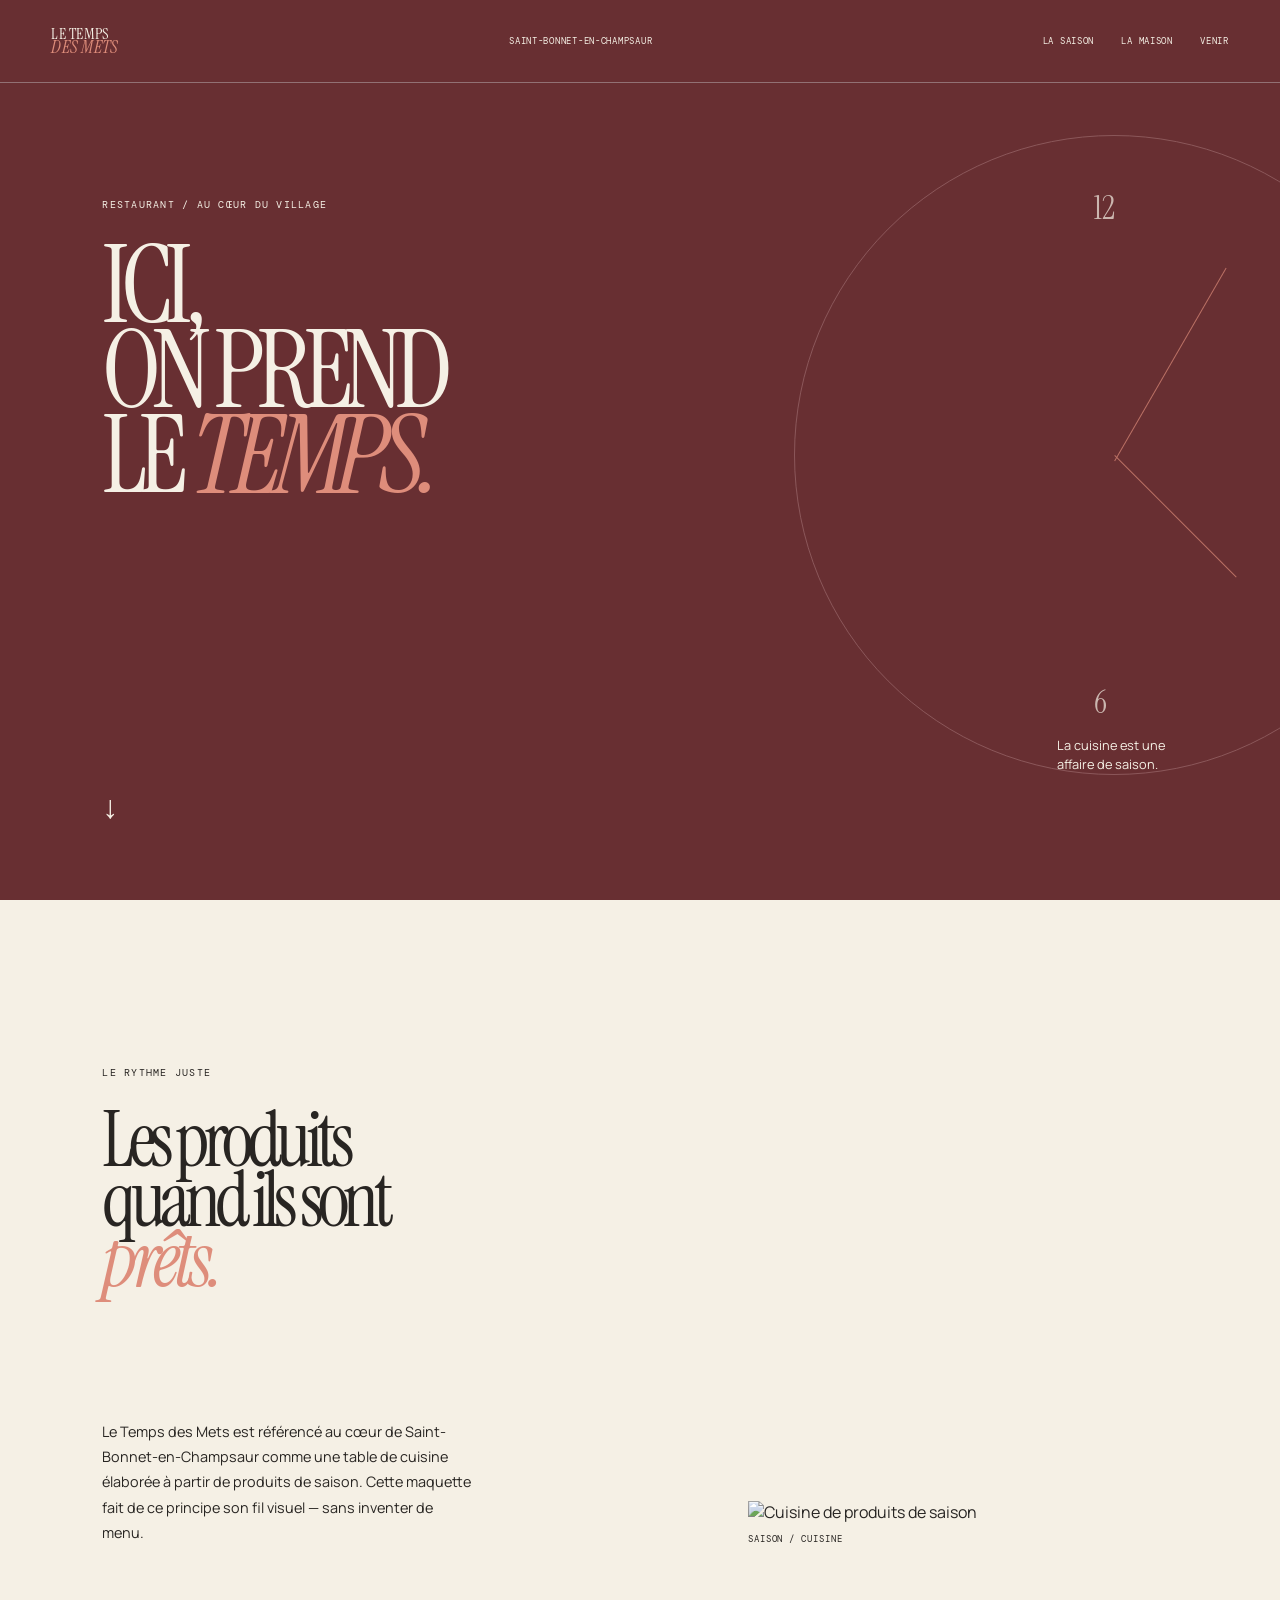
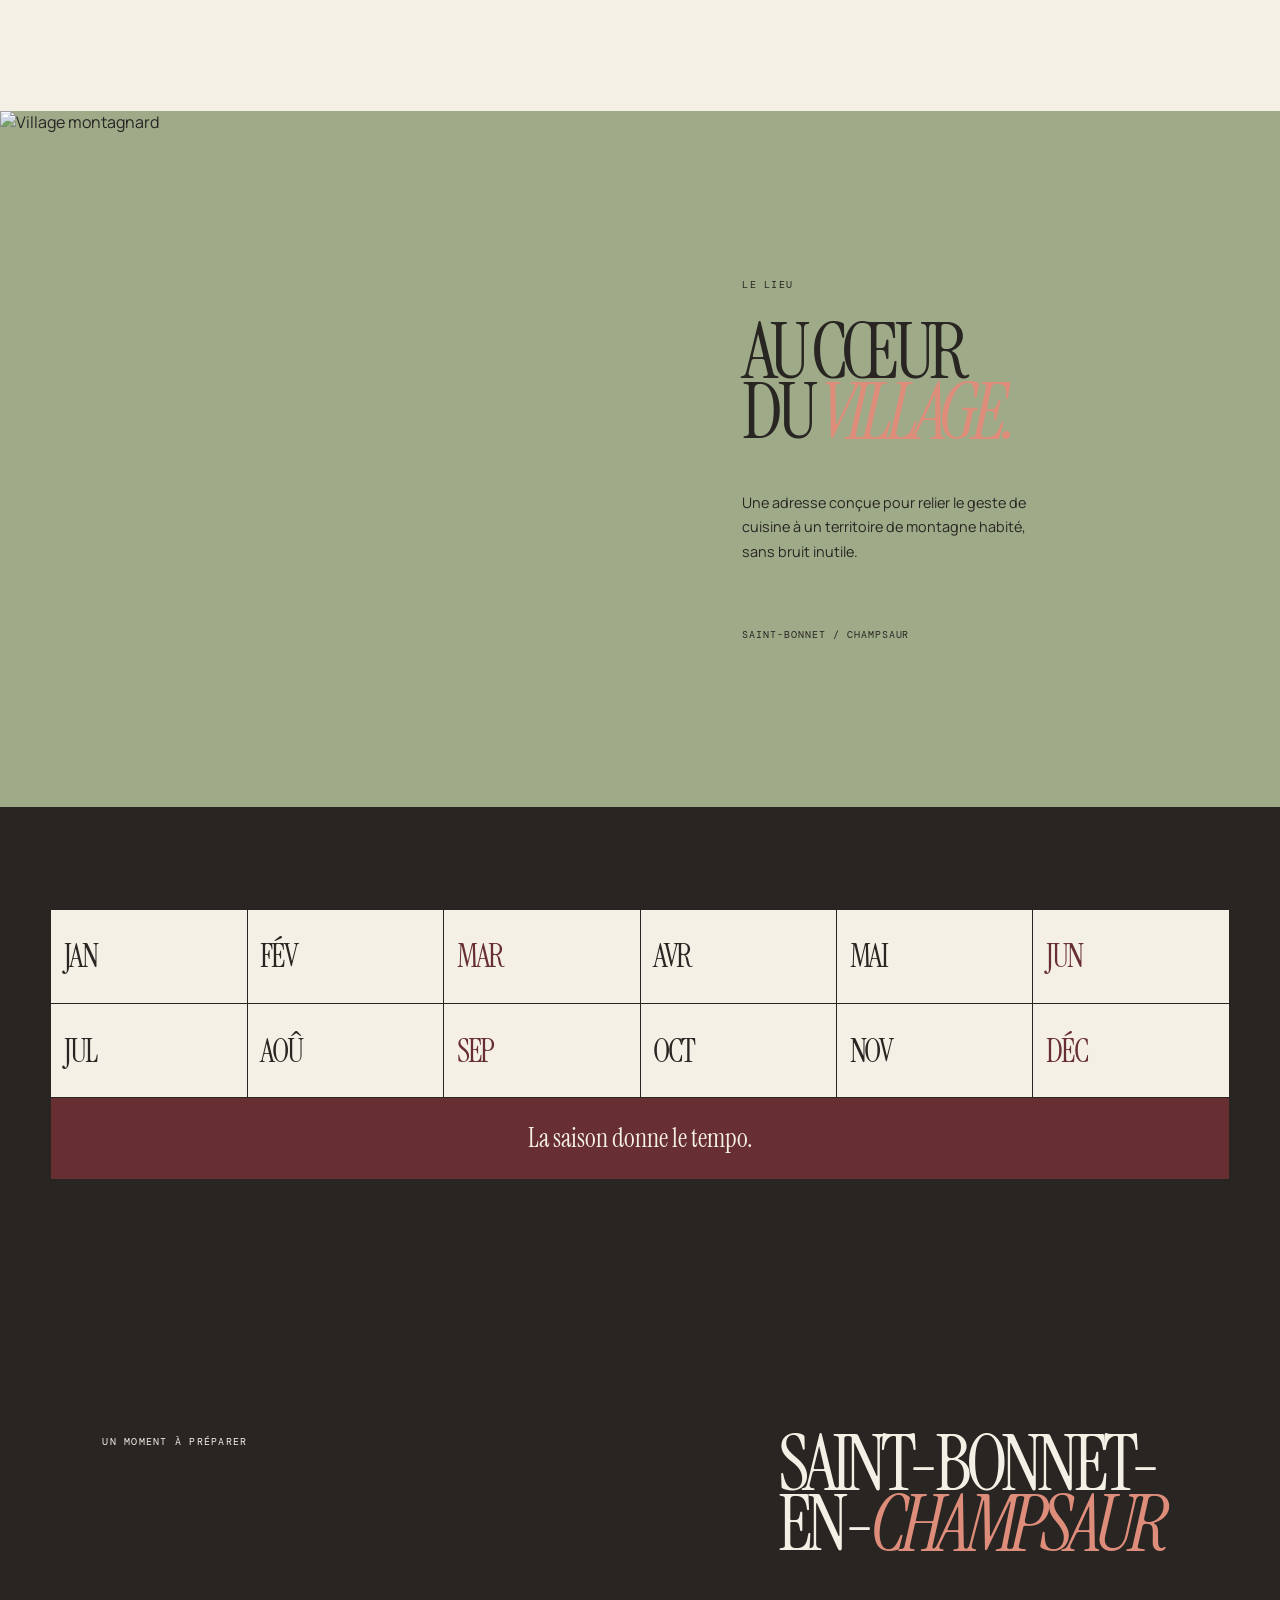
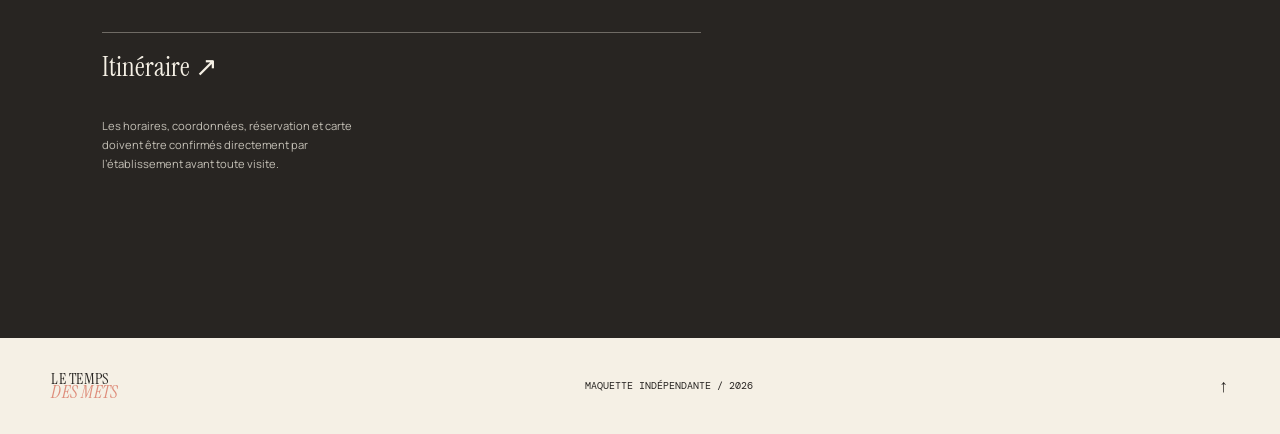
==== index.html @ c5e604fd "feat: publish Le Temps des Mets independent showcase" ====
<!doctype html><html lang="fr"><head><meta charset="utf-8"><meta name="viewport" content="width=device-width,initial-scale=1"><meta name="description" content="Maquette indépendante pour Le Temps des Mets, Saint-Bonnet-en-Champsaur."><title>Le Temps des Mets — Saint-Bonnet</title><link rel="preconnect" href="https://images.unsplash.com"><link rel="preconnect" href="https://fonts.googleapis.com"><link rel="preconnect" href="https://fonts.gstatic.com" crossorigin><link href="https://fonts.googleapis.com/css2?family=DM+Mono&family=Instrument+Serif:ital@0;1&family=Manrope:wght@400;500;700&display=swap" rel="stylesheet"><link rel="stylesheet" href="style.css"></head><body><header><a class="logo" href="#top">LE TEMPS<br><i>DES METS</i></a><p>SAINT-BONNET-EN-CHAMPSAUR</p><nav><a href="#saison">La saison</a><a href="#maison">La maison</a><a href="#contact">Venir</a></nav></header><main id="top"><section class="hero"><div class="clock" aria-hidden="true"><b>12</b><i></i><i></i><b>6</b></div><p class="over">RESTAURANT / AU CŒUR DU VILLAGE</p><h1>ICI,<br>ON PREND<br>LE <em>TEMPS.</em></h1><div class="hero-note">La cuisine est une<br>affaire de saison.</div><a href="#saison">↓</a></section><section id="saison" class="season"><div><p class="over">LE RYTHME JUSTE</p><h2>Les produits<br>quand ils sont<br><em>prêts.</em></h2></div><figure><img src="https://images.unsplash.com/photo-1547592180-85f173990554?auto=format&fit=crop&w=1500&q=85" alt="Cuisine de produits de saison" loading="lazy"><figcaption>Saison / cuisine</figcaption></figure><p>Le Temps des Mets est référencé au cœur de Saint-Bonnet-en-Champsaur comme une table de cuisine élaborée à partir de produits de saison. Cette maquette fait de ce principe son fil visuel — sans inventer de menu.</p></section><section id="maison" class="village"><figure><img src="https://images.unsplash.com/photo-1500534623283-312aade485b7?auto=format&fit=crop&w=1400&q=80" alt="Village montagnard" loading="lazy"></figure><div><p class="over">LE LIEU</p><h2>AU CŒUR<br>DU <em>VILLAGE.</em></h2><p>Une adresse conçue pour relier le geste de cuisine à un territoire de montagne habité, sans bruit inutile.</p><span>SAINT-BONNET / CHAMPSAUR</span></div></section><section class="calendar"><p>JAN</p><p>FÉV</p><p>MAR</p><p>AVR</p><p>MAI</p><p>JUN</p><p>JUL</p><p>AOÛ</p><p>SEP</p><p>OCT</p><p>NOV</p><p>DÉC</p><i>La saison donne le tempo.</i></section><section id="contact" class="contact"><p class="over">UN MOMENT À PRÉPARER</p><h2>SAINT-BONNET-<br>EN-<em>CHAMPSAUR</em></h2><div><a href="https://maps.google.com/?q=Le+Temps+des+Mets+Saint-Bonnet-en-Champsaur" target="_blank" rel="noopener">Itinéraire ↗</a><p>Les horaires, coordonnées, réservation et carte doivent être confirmés directement par l’établissement avant toute visite.</p></div></section></main><footer><a class="logo" href="#top">LE TEMPS<br><i>DES METS</i></a><p>MAQUETTE INDÉPENDANTE / 2026</p><a href="#top">↑</a></footer></body></html>
---- style.css ----
:root{--wine:#682f32;--cream:#f5f0e5;--sage:#9eaa88;--ink:#282522;--pink:#de8d7b}*{box-sizing:border-box}html{scroll-behavior:smooth}body{margin:0;background:var(--cream);color:var(--ink);font-family:Manrope,sans-serif;overflow-x:hidden}header{height:83px;width:100%;position:absolute;z-index:2;padding:0 4vw;display:flex;justify-content:space-between;align-items:center;color:var(--cream);border-bottom:1px solid #927174}.logo{font:500 1rem/.83 "Instrument Serif",serif;letter-spacing:.02em;color:inherit;text-decoration:none}.logo i{font-style:italic;color:var(--pink);font-size:1.15rem}header>p,nav a{font:.57rem "DM Mono",monospace;letter-spacing:.08em;text-transform:uppercase;color:inherit;text-decoration:none}nav{display:flex;gap:1.7rem}.hero{min-height:100vh;background:var(--wine);color:var(--cream);padding:22vh 8vw;position:relative;overflow:hidden}.over{font:.6rem "DM Mono",monospace;letter-spacing:.13em;text-transform:uppercase;margin:0 0 2rem}.hero h1,.season h2,.village h2,.contact h2{font:400 clamp(3.8rem,8.5vw,9.5rem)/.78 "Instrument Serif",serif;letter-spacing:-.075em;margin:0;position:relative;z-index:1}.hero h1 em,.season h2 em,.village h2 em,.contact h2 em{color:var(--pink)}.hero-note{position:absolute;right:9vw;bottom:14vh;line-height:1.5;font-size:.8rem}.hero>a{position:absolute;bottom:8vh;color:var(--cream);font:2rem "Instrument Serif",serif;text-decoration:none}.clock{position:absolute;width:50vw;aspect-ratio:1;right:-12vw;top:15vh;border:1px solid #9a696b;border-radius:50%;opacity:.7}.clock b{position:absolute;font:2rem "Instrument Serif",serif;left:47%}.clock b:first-child{top:8%}.clock b:last-child{bottom:8%}.clock i{position:absolute;width:1px;background:var(--pink);height:35%;left:50%;top:16%;transform-origin:bottom;transform:rotate(30deg)}.clock i:nth-child(3){height:27%;top:23%;transform:rotate(135deg)}.season{padding:13vw 8vw;display:grid;grid-template-columns:1.15fr .85fr;gap:5vw;align-items:end}.season h2{font-size:clamp(3.4rem,6vw,6.7rem)}.season figure{margin:0;grid-column:2;grid-row:1/3}.season img{width:100%;height:38vw;object-fit:cover;filter:saturate(.65)}figcaption{font:.58rem "DM Mono",monospace;letter-spacing:.1em;text-transform:uppercase;margin-top:.6rem}.season>p{font-size:.9rem;line-height:1.75;max-width:370px;margin:4rem 0 0}.village{background:var(--sage);display:grid;grid-template-columns:1fr 1fr;color:var(--ink)}.village figure{margin:0}.village img{width:100%;height:100%;object-fit:cover;filter:saturate(.55)}.village>div{padding:13vw 8vw}.village h2{font-size:clamp(3.6rem,6vw,6.5rem)}.village p:not(.over){font-size:.9rem;line-height:1.7;max-width:300px;margin-top:3rem}.village span{font:.6rem "DM Mono",monospace;letter-spacing:.1em;display:block;margin-top:4rem}.calendar{padding:8vw 4vw;display:grid;grid-template-columns:repeat(6,1fr);gap:1px;background:var(--ink)}.calendar p{margin:0;background:var(--cream);padding:2vw 1vw;font:2rem "Instrument Serif",serif;letter-spacing:-.07em}.calendar p:nth-child(3n){color:var(--wine)}.calendar i{grid-column:1/7;background:var(--wine);color:var(--cream);padding:1.5rem;text-align:center;font:1.6rem "Instrument Serif",serif}.contact{background:var(--ink);color:var(--cream);padding:12vw 8vw;display:grid;grid-template-columns:1.2fr .8fr;gap:6vw}.contact h2{font-size:clamp(3.3rem,6vw,6.7rem)}.contact h2 em{color:var(--pink)}.contact div{align-self:end;border-top:1px solid #6f6b65;padding-top:1rem}.contact a{color:var(--cream);font:1.7rem "Instrument Serif",serif;text-decoration:none}.contact div p{font-size:.7rem;line-height:1.7;color:#c5c1b7;max-width:280px;margin-top:2rem}footer{padding:2rem 4vw;display:flex;justify-content:space-between;align-items:center;font:.6rem "DM Mono",monospace}footer>a:last-child{color:inherit;text-decoration:none;font-size:1.1rem}@media(max-width:700px){header{height:65px;padding:0 7vw}header>p,nav{display:none}.hero{padding:24vh 7vw}.hero h1{font-size:4.6rem}.clock{width:105vw;right:-42vw;top:21vh}.hero-note{right:7vw;bottom:19vh}.season{display:block;padding:18vw 7vw}.season h2{font-size:4rem}.season figure{margin:8vw 0}.season img{height:68vw}.season>p{margin:3rem 0}.village{display:block}.village figure{height:70vw}.village>div{padding:18vw 7vw}.village h2{font-size:4rem}.calendar{grid-template-columns:repeat(3,1fr);padding:12vw 7vw}.calendar p{padding:8vw 3vw;font-size:1.7rem}.calendar i{grid-column:1/4}.contact{display:block;padding:18vw 7vw}.contact h2{font-size:3.7rem}.contact div{margin-top:14vw}footer{display:block;padding:7vw}footer p{margin:1rem 0}}
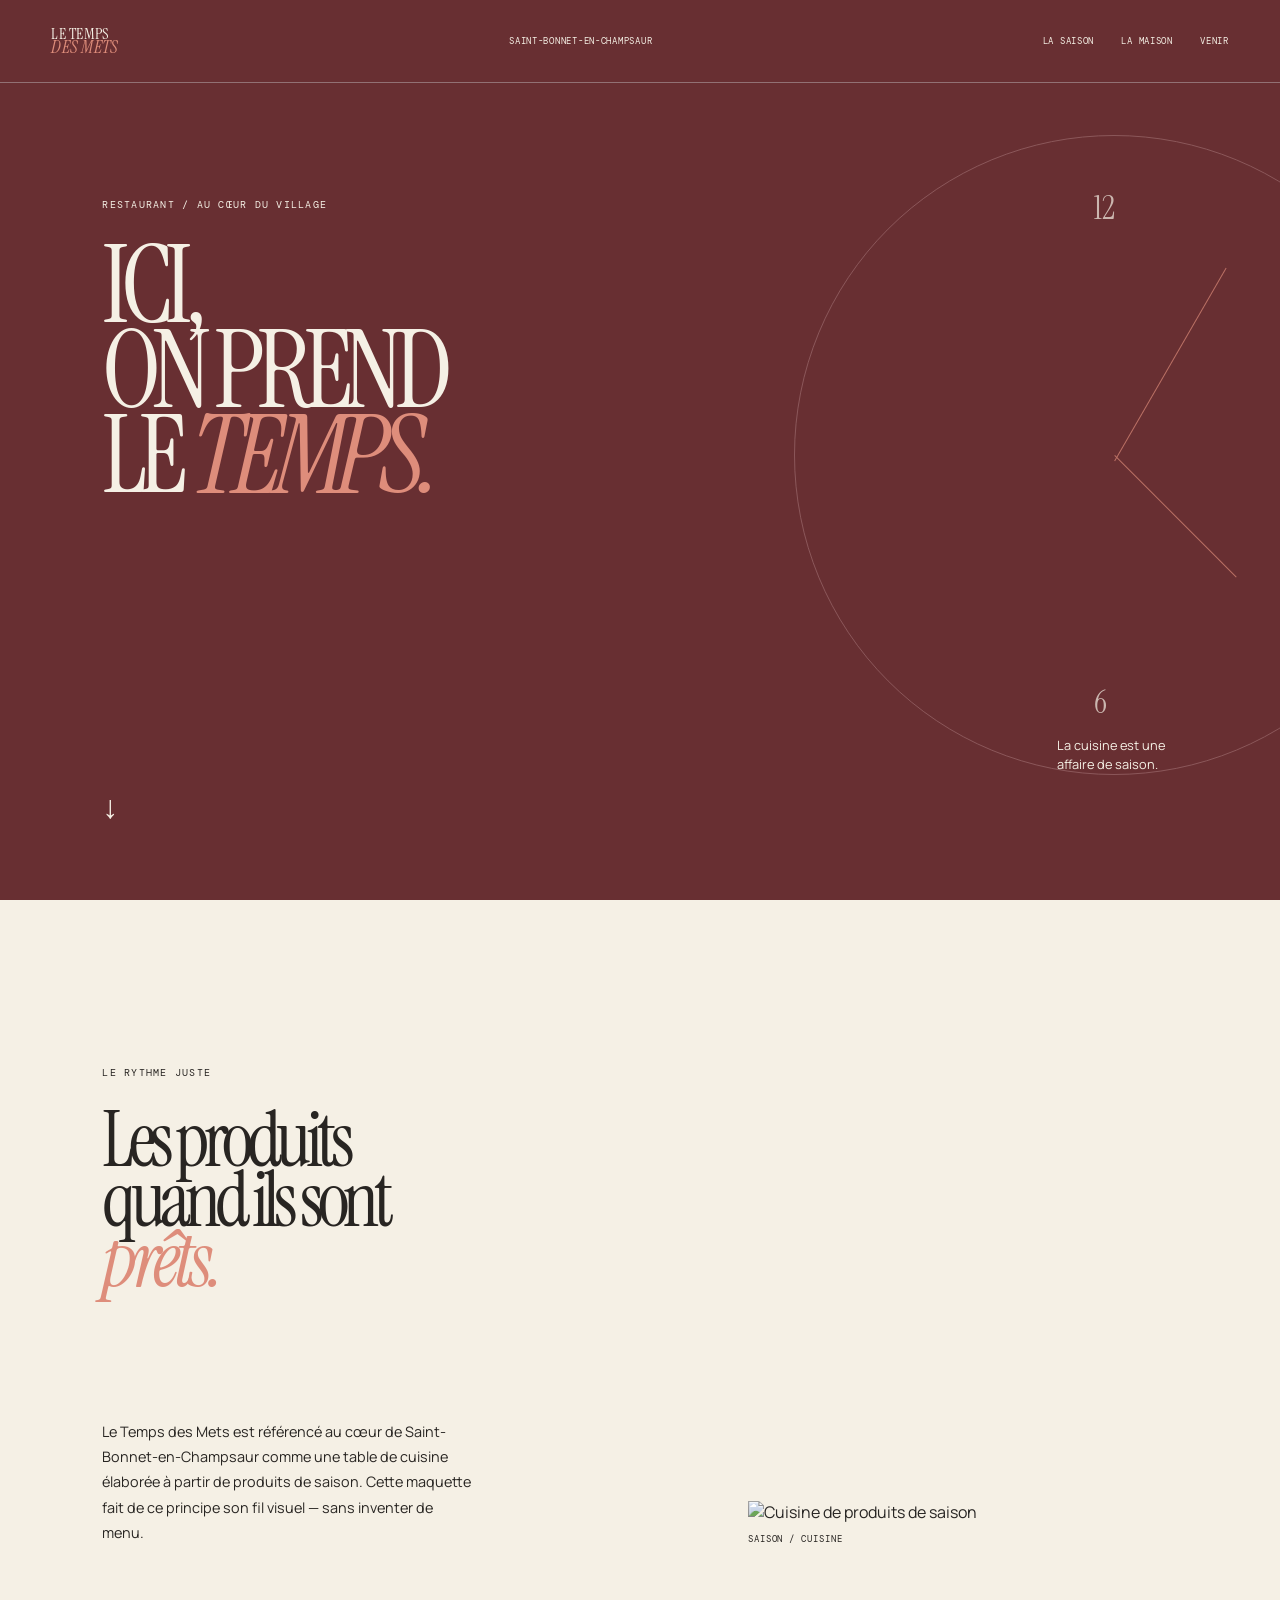
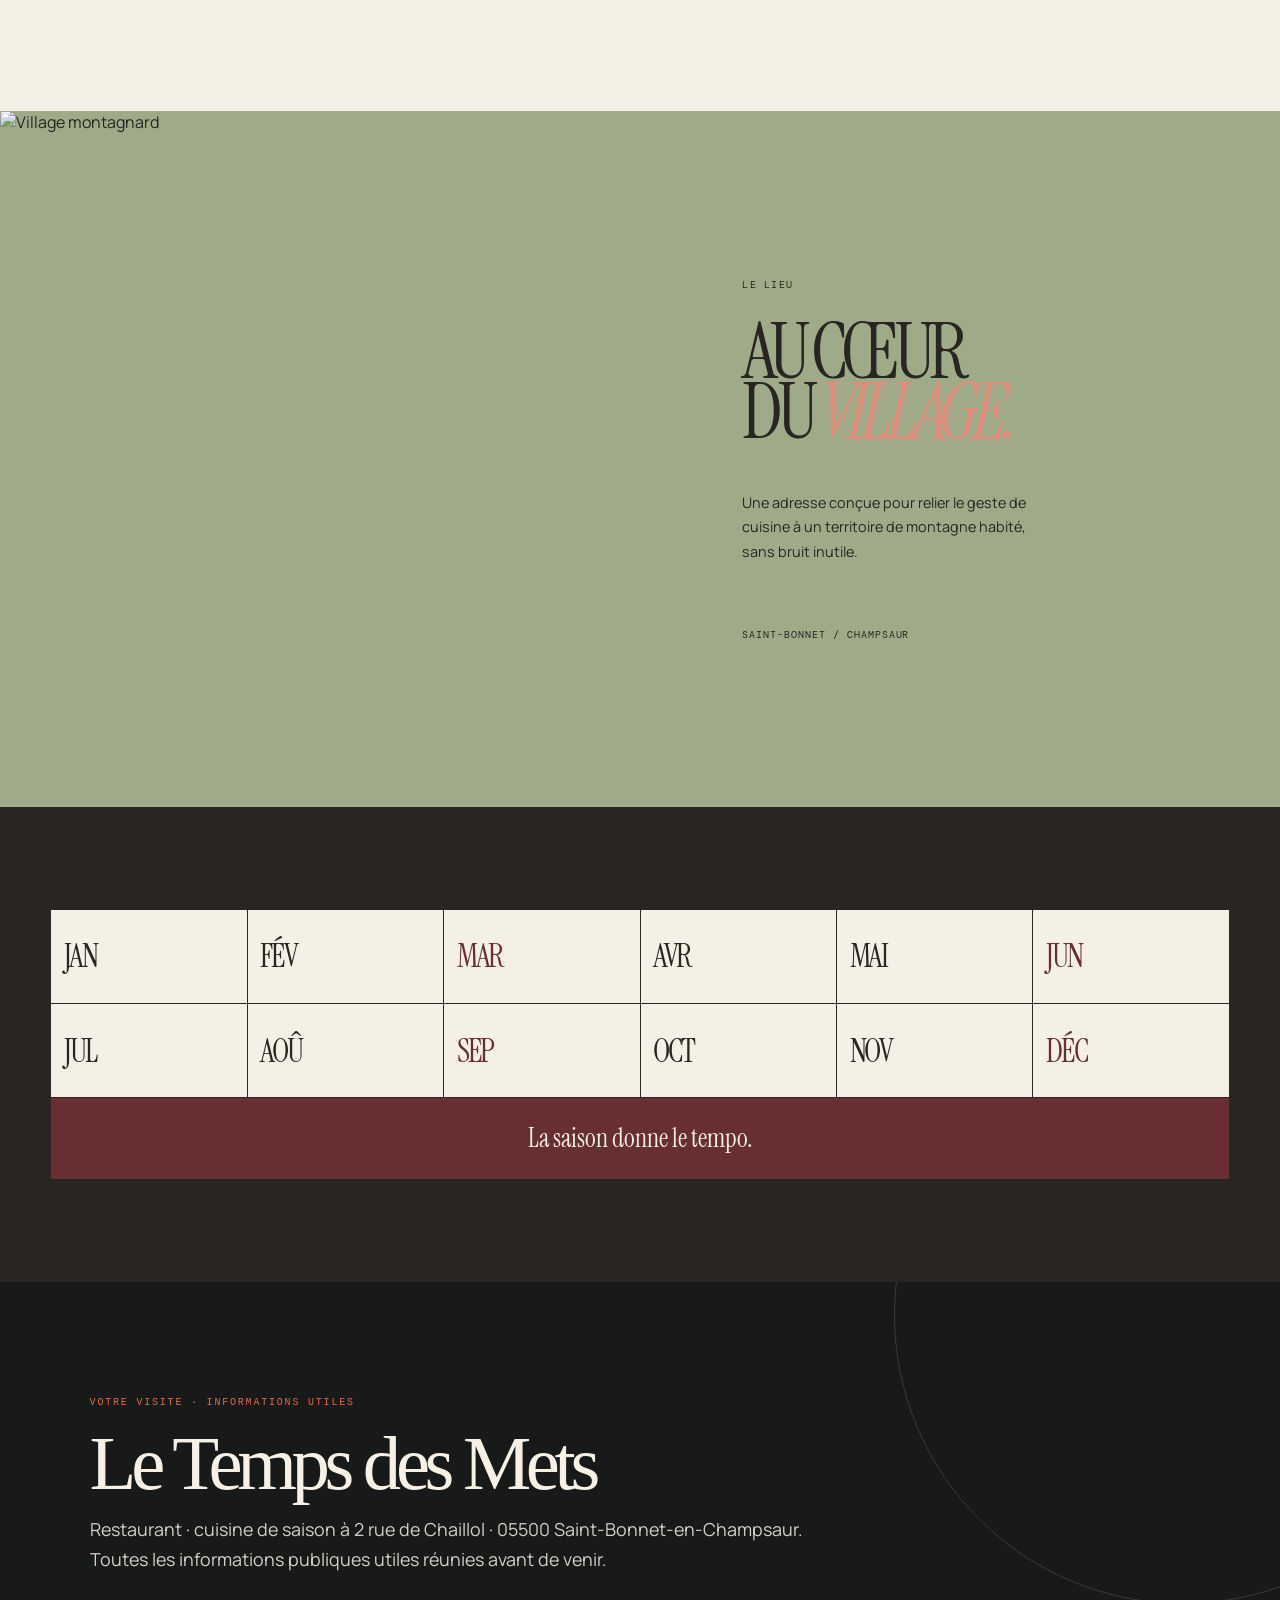
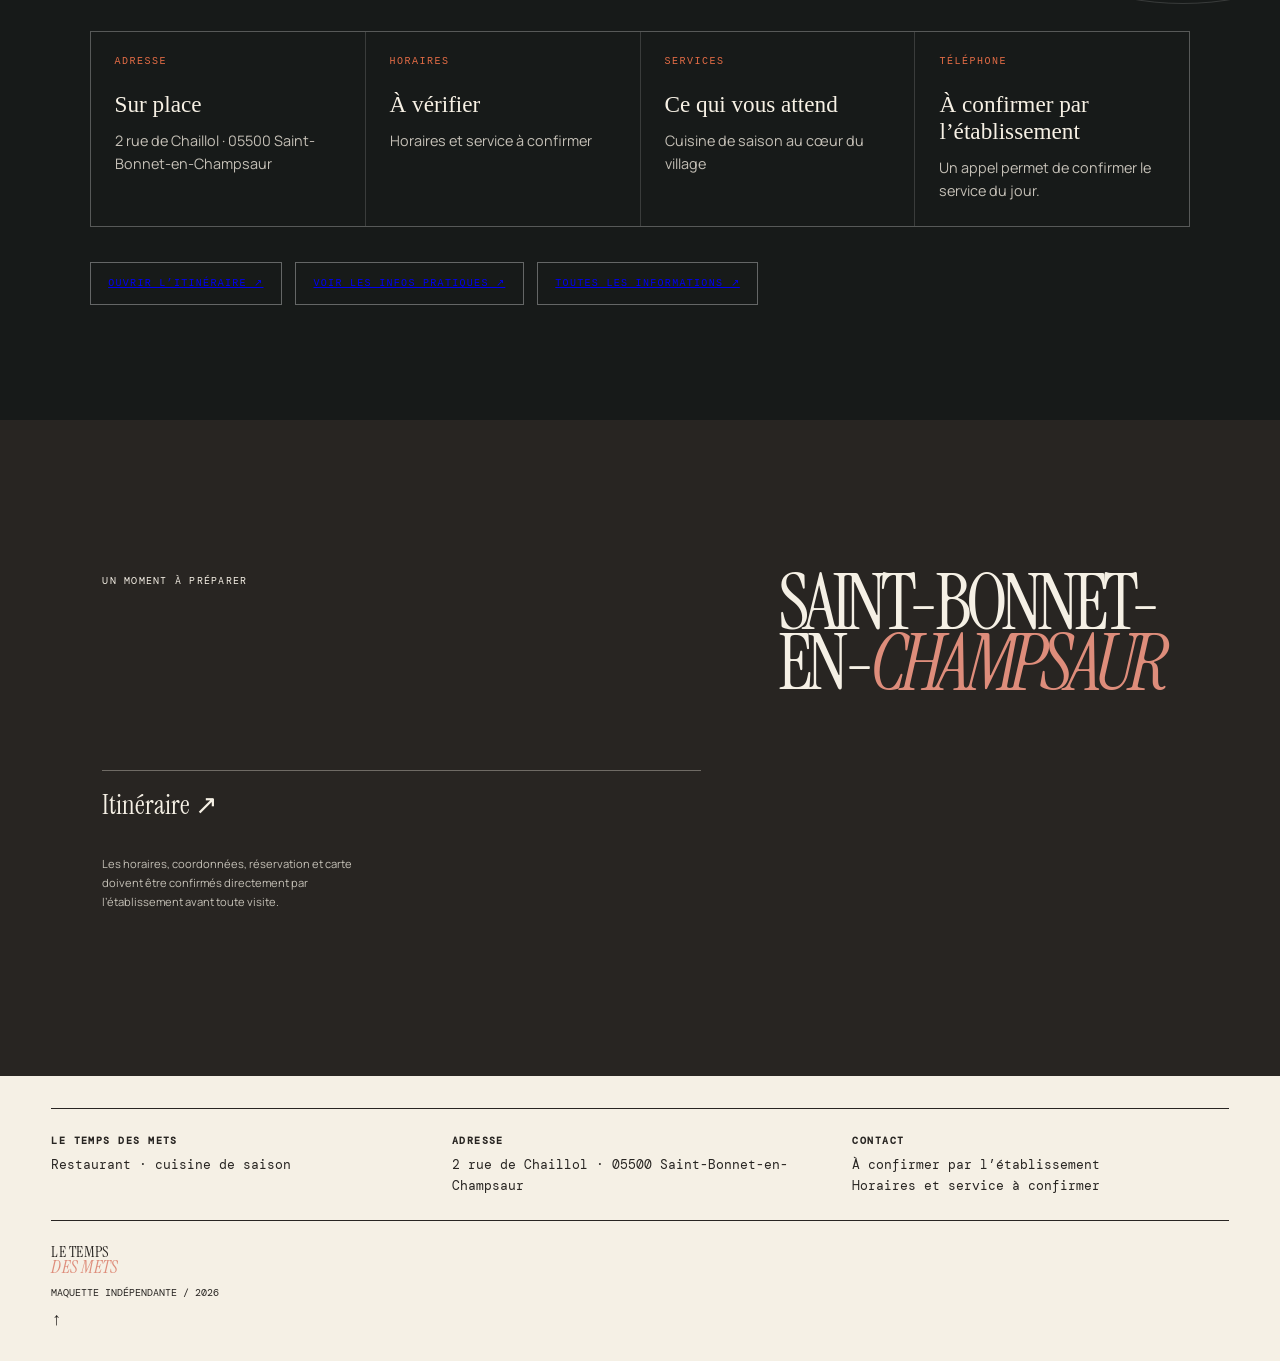
==== commit f69af167: "Complete practical information and local footer" ====
--- a/index.html
+++ b/index.html
@@ -1 +1,116 @@
-<!doctype html><html lang="fr"><head><meta charset="utf-8"><meta name="viewport" content="width=device-width,initial-scale=1"><meta name="description" content="Maquette indépendante pour Le Temps des Mets, Saint-Bonnet-en-Champsaur."><title>Le Temps des Mets — Saint-Bonnet</title><link rel="preconnect" href="https://images.unsplash.com"><link rel="preconnect" href="https://fonts.googleapis.com"><link rel="preconnect" href="https://fonts.gstatic.com" crossorigin><link href="https://fonts.googleapis.com/css2?family=DM+Mono&family=Instrument+Serif:ital@0;1&family=Manrope:wght@400;500;700&display=swap" rel="stylesheet"><link rel="stylesheet" href="style.css"></head><body><header><a class="logo" href="#top">LE TEMPS<br><i>DES METS</i></a><p>SAINT-BONNET-EN-CHAMPSAUR</p><nav><a href="#saison">La saison</a><a href="#maison">La maison</a><a href="#contact">Venir</a></nav></header><main id="top"><section class="hero"><div class="clock" aria-hidden="true"><b>12</b><i></i><i></i><b>6</b></div><p class="over">RESTAURANT / AU CŒUR DU VILLAGE</p><h1>ICI,<br>ON PREND<br>LE <em>TEMPS.</em></h1><div class="hero-note">La cuisine est une<br>affaire de saison.</div><a href="#saison">↓</a></section><section id="saison" class="season"><div><p class="over">LE RYTHME JUSTE</p><h2>Les produits<br>quand ils sont<br><em>prêts.</em></h2></div><figure><img src="https://images.unsplash.com/photo-1547592180-85f173990554?auto=format&fit=crop&w=1500&q=85" alt="Cuisine de produits de saison" loading="lazy"><figcaption>Saison / cuisine</figcaption></figure><p>Le Temps des Mets est référencé au cœur de Saint-Bonnet-en-Champsaur comme une table de cuisine élaborée à partir de produits de saison. Cette maquette fait de ce principe son fil visuel — sans inventer de menu.</p></section><section id="maison" class="village"><figure><img src="https://images.unsplash.com/photo-1500534623283-312aade485b7?auto=format&fit=crop&w=1400&q=80" alt="Village montagnard" loading="lazy"></figure><div><p class="over">LE LIEU</p><h2>AU CŒUR<br>DU <em>VILLAGE.</em></h2><p>Une adresse conçue pour relier le geste de cuisine à un territoire de montagne habité, sans bruit inutile.</p><span>SAINT-BONNET / CHAMPSAUR</span></div></section><section class="calendar"><p>JAN</p><p>FÉV</p><p>MAR</p><p>AVR</p><p>MAI</p><p>JUN</p><p>JUL</p><p>AOÛ</p><p>SEP</p><p>OCT</p><p>NOV</p><p>DÉC</p><i>La saison donne le tempo.</i></section><section id="contact" class="contact"><p class="over">UN MOMENT À PRÉPARER</p><h2>SAINT-BONNET-<br>EN-<em>CHAMPSAUR</em></h2><div><a href="https://maps.google.com/?q=Le+Temps+des+Mets+Saint-Bonnet-en-Champsaur" target="_blank" rel="noopener">Itinéraire ↗</a><p>Les horaires, coordonnées, réservation et carte doivent être confirmés directement par l’établissement avant toute visite.</p></div></section></main><footer><a class="logo" href="#top">LE TEMPS<br><i>DES METS</i></a><p>MAQUETTE INDÉPENDANTE / 2026</p><a href="#top">↑</a></footer></body></html>
+<!doctype html>
+<html lang="fr">
+  <head>
+    <meta charset="utf-8" />
+    <meta name="viewport" content="width=device-width,initial-scale=1" />
+    <meta
+      name="description"
+      content="Maquette indépendante pour Le Temps des Mets, Saint-Bonnet-en-Champsaur."
+    />
+    <title>Le Temps des Mets — Saint-Bonnet</title>
+    <link rel="preconnect" href="https://images.unsplash.com" />
+    <link rel="preconnect" href="https://fonts.googleapis.com" />
+    <link rel="preconnect" href="https://fonts.gstatic.com" crossorigin />
+    <link
+      href="https://fonts.googleapis.com/css2?family=DM+Mono&family=Instrument+Serif:ital@0;1&family=Manrope:wght@400;500;700&display=swap"
+      rel="stylesheet"
+    />
+    <link rel="stylesheet" href="style.css" />
+  </head>
+  <body>
+    <header>
+      <a class="logo" href="#top">LE TEMPS<br /><i>DES METS</i></a>
+      <p>SAINT-BONNET-EN-CHAMPSAUR</p>
+      <nav>
+        <a href="#saison">La saison</a><a href="#maison">La maison</a
+        ><a href="#contact">Venir</a>
+      </nav>
+    </header>
+    <main id="top">
+      <section class="hero">
+        <div class="clock" aria-hidden="true">
+          <b>12</b><i></i><i></i><b>6</b>
+        </div>
+        <p class="over">RESTAURANT / AU CŒUR DU VILLAGE</p>
+        <h1>ICI,<br />ON PREND<br />LE <em>TEMPS.</em></h1>
+        <div class="hero-note">La cuisine est une<br />affaire de saison.</div>
+        <a href="#saison">↓</a>
+      </section>
+      <section id="saison" class="season">
+        <div>
+          <p class="over">LE RYTHME JUSTE</p>
+          <h2>Les produits<br />quand ils sont<br /><em>prêts.</em></h2>
+        </div>
+        <figure>
+          <img
+            src="https://images.unsplash.com/photo-1547592180-85f173990554?auto=format&fit=crop&w=1500&q=85"
+            alt="Cuisine de produits de saison"
+            loading="lazy"
+          />
+          <figcaption>Saison / cuisine</figcaption>
+        </figure>
+        <p>
+          Le Temps des Mets est référencé au cœur de Saint-Bonnet-en-Champsaur
+          comme une table de cuisine élaborée à partir de produits de saison.
+          Cette maquette fait de ce principe son fil visuel — sans inventer de
+          menu.
+        </p>
+      </section>
+      <section id="maison" class="village">
+        <figure>
+          <img
+            src="https://images.unsplash.com/photo-1500534623283-312aade485b7?auto=format&fit=crop&w=1400&q=80"
+            alt="Village montagnard"
+            loading="lazy"
+          />
+        </figure>
+        <div>
+          <p class="over">LE LIEU</p>
+          <h2>AU CŒUR<br />DU <em>VILLAGE.</em></h2>
+          <p>
+            Une adresse conçue pour relier le geste de cuisine à un territoire
+            de montagne habité, sans bruit inutile.
+          </p>
+          <span>SAINT-BONNET / CHAMPSAUR</span>
+        </div>
+      </section>
+      <section class="calendar">
+        <p>JAN</p>
+        <p>FÉV</p>
+        <p>MAR</p>
+        <p>AVR</p>
+        <p>MAI</p>
+        <p>JUN</p>
+        <p>JUL</p>
+        <p>AOÛ</p>
+        <p>SEP</p>
+        <p>OCT</p>
+        <p>NOV</p>
+        <p>DÉC</p>
+        <i>La saison donne le tempo.</i>
+      </section>
+      <section id="contact" class="contact">
+        <p class="over">UN MOMENT À PRÉPARER</p>
+        <h2>SAINT-BONNET-<br />EN-<em>CHAMPSAUR</em></h2>
+        <div>
+          <a
+            href="https://maps.google.com/?q=Le+Temps+des+Mets+Saint-Bonnet-en-Champsaur"
+            target="_blank"
+            rel="noopener"
+            >Itinéraire ↗</a
+          >
+          <p>
+            Les horaires, coordonnées, réservation et carte doivent être
+            confirmés directement par l’établissement avant toute visite.
+          </p>
+        </div>
+      </section>
+    </main>
+    <footer>
+      <a class="logo" href="#top">LE TEMPS<br /><i>DES METS</i></a>
+      <p>MAQUETTE INDÉPENDANTE / 2026</p>
+      <a href="#top">↑</a>
+    </footer>
+<script src="site-enhance.js"></script>
+</body>
+</html>
--- a/style.css
+++ b/style.css
@@ -1 +1,601 @@
-:root{--wine:#682f32;--cream:#f5f0e5;--sage:#9eaa88;--ink:#282522;--pink:#de8d7b}*{box-sizing:border-box}html{scroll-behavior:smooth}body{margin:0;background:var(--cream);color:var(--ink);font-family:Manrope,sans-serif;overflow-x:hidden}header{height:83px;width:100%;position:absolute;z-index:2;padding:0 4vw;display:flex;justify-content:space-between;align-items:center;color:var(--cream);border-bottom:1px solid #927174}.logo{font:500 1rem/.83 "Instrument Serif",serif;letter-spacing:.02em;color:inherit;text-decoration:none}.logo i{font-style:italic;color:var(--pink);font-size:1.15rem}header>p,nav a{font:.57rem "DM Mono",monospace;letter-spacing:.08em;text-transform:uppercase;color:inherit;text-decoration:none}nav{display:flex;gap:1.7rem}.hero{min-height:100vh;background:var(--wine);color:var(--cream);padding:22vh 8vw;position:relative;overflow:hidden}.over{font:.6rem "DM Mono",monospace;letter-spacing:.13em;text-transform:uppercase;margin:0 0 2rem}.hero h1,.season h2,.village h2,.contact h2{font:400 clamp(3.8rem,8.5vw,9.5rem)/.78 "Instrument Serif",serif;letter-spacing:-.075em;margin:0;position:relative;z-index:1}.hero h1 em,.season h2 em,.village h2 em,.contact h2 em{color:var(--pink)}.hero-note{position:absolute;right:9vw;bottom:14vh;line-height:1.5;font-size:.8rem}.hero>a{position:absolute;bottom:8vh;color:var(--cream);font:2rem "Instrument Serif",serif;text-decoration:none}.clock{position:absolute;width:50vw;aspect-ratio:1;right:-12vw;top:15vh;border:1px solid #9a696b;border-radius:50%;opacity:.7}.clock b{position:absolute;font:2rem "Instrument Serif",serif;left:47%}.clock b:first-child{top:8%}.clock b:last-child{bottom:8%}.clock i{position:absolute;width:1px;background:var(--pink);height:35%;left:50%;top:16%;transform-origin:bottom;transform:rotate(30deg)}.clock i:nth-child(3){height:27%;top:23%;transform:rotate(135deg)}.season{padding:13vw 8vw;display:grid;grid-template-columns:1.15fr .85fr;gap:5vw;align-items:end}.season h2{font-size:clamp(3.4rem,6vw,6.7rem)}.season figure{margin:0;grid-column:2;grid-row:1/3}.season img{width:100%;height:38vw;object-fit:cover;filter:saturate(.65)}figcaption{font:.58rem "DM Mono",monospace;letter-spacing:.1em;text-transform:uppercase;margin-top:.6rem}.season>p{font-size:.9rem;line-height:1.75;max-width:370px;margin:4rem 0 0}.village{background:var(--sage);display:grid;grid-template-columns:1fr 1fr;color:var(--ink)}.village figure{margin:0}.village img{width:100%;height:100%;object-fit:cover;filter:saturate(.55)}.village>div{padding:13vw 8vw}.village h2{font-size:clamp(3.6rem,6vw,6.5rem)}.village p:not(.over){font-size:.9rem;line-height:1.7;max-width:300px;margin-top:3rem}.village span{font:.6rem "DM Mono",monospace;letter-spacing:.1em;display:block;margin-top:4rem}.calendar{padding:8vw 4vw;display:grid;grid-template-columns:repeat(6,1fr);gap:1px;background:var(--ink)}.calendar p{margin:0;background:var(--cream);padding:2vw 1vw;font:2rem "Instrument Serif",serif;letter-spacing:-.07em}.calendar p:nth-child(3n){color:var(--wine)}.calendar i{grid-column:1/7;background:var(--wine);color:var(--cream);padding:1.5rem;text-align:center;font:1.6rem "Instrument Serif",serif}.contact{background:var(--ink);color:var(--cream);padding:12vw 8vw;display:grid;grid-template-columns:1.2fr .8fr;gap:6vw}.contact h2{font-size:clamp(3.3rem,6vw,6.7rem)}.contact h2 em{color:var(--pink)}.contact div{align-self:end;border-top:1px solid #6f6b65;padding-top:1rem}.contact a{color:var(--cream);font:1.7rem "Instrument Serif",serif;text-decoration:none}.contact div p{font-size:.7rem;line-height:1.7;color:#c5c1b7;max-width:280px;margin-top:2rem}footer{padding:2rem 4vw;display:flex;justify-content:space-between;align-items:center;font:.6rem "DM Mono",monospace}footer>a:last-child{color:inherit;text-decoration:none;font-size:1.1rem}@media(max-width:700px){header{height:65px;padding:0 7vw}header>p,nav{display:none}.hero{padding:24vh 7vw}.hero h1{font-size:4.6rem}.clock{width:105vw;right:-42vw;top:21vh}.hero-note{right:7vw;bottom:19vh}.season{display:block;padding:18vw 7vw}.season h2{font-size:4rem}.season figure{margin:8vw 0}.season img{height:68vw}.season>p{margin:3rem 0}.village{display:block}.village figure{height:70vw}.village>div{padding:18vw 7vw}.village h2{font-size:4rem}.calendar{grid-template-columns:repeat(3,1fr);padding:12vw 7vw}.calendar p{padding:8vw 3vw;font-size:1.7rem}.calendar i{grid-column:1/4}.contact{display:block;padding:18vw 7vw}.contact h2{font-size:3.7rem}.contact div{margin-top:14vw}footer{display:block;padding:7vw}footer p{margin:1rem 0}}
+:root {
+  --wine: #682f32;
+  --cream: #f5f0e5;
+  --sage: #9eaa88;
+  --ink: #282522;
+  --pink: #de8d7b;
+}
+* {
+  box-sizing: border-box;
+}
+html {
+  scroll-behavior: smooth;
+}
+body {
+  margin: 0;
+  background: var(--cream);
+  color: var(--ink);
+  font-family: Manrope, sans-serif;
+  overflow-x: hidden;
+}
+header {
+  height: 83px;
+  width: 100%;
+  position: absolute;
+  z-index: 2;
+  padding: 0 4vw;
+  display: flex;
+  justify-content: space-between;
+  align-items: center;
+  color: var(--cream);
+  border-bottom: 1px solid #927174;
+}
+.logo {
+  font:
+    500 1rem/0.83 "Instrument Serif",
+    serif;
+  letter-spacing: 0.02em;
+  color: inherit;
+  text-decoration: none;
+}
+.logo i {
+  font-style: italic;
+  color: var(--pink);
+  font-size: 1.15rem;
+}
+header > p,
+nav a {
+  font:
+    0.57rem "DM Mono",
+    monospace;
+  letter-spacing: 0.08em;
+  text-transform: uppercase;
+  color: inherit;
+  text-decoration: none;
+}
+nav {
+  display: flex;
+  gap: 1.7rem;
+}
+.hero {
+  min-height: 100vh;
+  background: var(--wine);
+  color: var(--cream);
+  padding: 22vh 8vw;
+  position: relative;
+  overflow: hidden;
+}
+.over {
+  font:
+    0.6rem "DM Mono",
+    monospace;
+  letter-spacing: 0.13em;
+  text-transform: uppercase;
+  margin: 0 0 2rem;
+}
+.hero h1,
+.season h2,
+.village h2,
+.contact h2 {
+  font:
+    400 clamp(3.8rem, 8.5vw, 9.5rem)/0.78 "Instrument Serif",
+    serif;
+  letter-spacing: -0.075em;
+  margin: 0;
+  position: relative;
+  z-index: 1;
+}
+.hero h1 em,
+.season h2 em,
+.village h2 em,
+.contact h2 em {
+  color: var(--pink);
+}
+.hero-note {
+  position: absolute;
+  right: 9vw;
+  bottom: 14vh;
+  line-height: 1.5;
+  font-size: 0.8rem;
+}
+.hero > a {
+  position: absolute;
+  bottom: 8vh;
+  color: var(--cream);
+  font:
+    2rem "Instrument Serif",
+    serif;
+  text-decoration: none;
+}
+.clock {
+  position: absolute;
+  width: 50vw;
+  aspect-ratio: 1;
+  right: -12vw;
+  top: 15vh;
+  border: 1px solid #9a696b;
+  border-radius: 50%;
+  opacity: 0.7;
+}
+.clock b {
+  position: absolute;
+  font:
+    2rem "Instrument Serif",
+    serif;
+  left: 47%;
+}
+.clock b:first-child {
+  top: 8%;
+}
+.clock b:last-child {
+  bottom: 8%;
+}
+.clock i {
+  position: absolute;
+  width: 1px;
+  background: var(--pink);
+  height: 35%;
+  left: 50%;
+  top: 16%;
+  transform-origin: bottom;
+  transform: rotate(30deg);
+}
+.clock i:nth-child(3) {
+  height: 27%;
+  top: 23%;
+  transform: rotate(135deg);
+}
+.season {
+  padding: 13vw 8vw;
+  display: grid;
+  grid-template-columns: 1.15fr 0.85fr;
+  gap: 5vw;
+  align-items: end;
+}
+.season h2 {
+  font-size: clamp(3.4rem, 6vw, 6.7rem);
+}
+.season figure {
+  margin: 0;
+  grid-column: 2;
+  grid-row: 1/3;
+}
+.season img {
+  width: 100%;
+  height: 38vw;
+  object-fit: cover;
+  filter: saturate(0.65);
+}
+figcaption {
+  font:
+    0.58rem "DM Mono",
+    monospace;
+  letter-spacing: 0.1em;
+  text-transform: uppercase;
+  margin-top: 0.6rem;
+}
+.season > p {
+  font-size: 0.9rem;
+  line-height: 1.75;
+  max-width: 370px;
+  margin: 4rem 0 0;
+}
+.village {
+  background: var(--sage);
+  display: grid;
+  grid-template-columns: 1fr 1fr;
+  color: var(--ink);
+}
+.village figure {
+  margin: 0;
+}
+.village img {
+  width: 100%;
+  height: 100%;
+  object-fit: cover;
+  filter: saturate(0.55);
+}
+.village > div {
+  padding: 13vw 8vw;
+}
+.village h2 {
+  font-size: clamp(3.6rem, 6vw, 6.5rem);
+}
+.village p:not(.over) {
+  font-size: 0.9rem;
+  line-height: 1.7;
+  max-width: 300px;
+  margin-top: 3rem;
+}
+.village span {
+  font:
+    0.6rem "DM Mono",
+    monospace;
+  letter-spacing: 0.1em;
+  display: block;
+  margin-top: 4rem;
+}
+.calendar {
+  padding: 8vw 4vw;
+  display: grid;
+  grid-template-columns: repeat(6, 1fr);
+  gap: 1px;
+  background: var(--ink);
+}
+.calendar p {
+  margin: 0;
+  background: var(--cream);
+  padding: 2vw 1vw;
+  font:
+    2rem "Instrument Serif",
+    serif;
+  letter-spacing: -0.07em;
+}
+.calendar p:nth-child(3n) {
+  color: var(--wine);
+}
+.calendar i {
+  grid-column: 1/7;
+  background: var(--wine);
+  color: var(--cream);
+  padding: 1.5rem;
+  text-align: center;
+  font:
+    1.6rem "Instrument Serif",
+    serif;
+}
+.contact {
+  background: var(--ink);
+  color: var(--cream);
+  padding: 12vw 8vw;
+  display: grid;
+  grid-template-columns: 1.2fr 0.8fr;
+  gap: 6vw;
+}
+.contact h2 {
+  font-size: clamp(3.3rem, 6vw, 6.7rem);
+}
+.contact h2 em {
+  color: var(--pink);
+}
+.contact div {
+  align-self: end;
+  border-top: 1px solid #6f6b65;
+  padding-top: 1rem;
+}
+.contact a {
+  color: var(--cream);
+  font:
+    1.7rem "Instrument Serif",
+    serif;
+  text-decoration: none;
+}
+.contact div p {
+  font-size: 0.7rem;
+  line-height: 1.7;
+  color: #c5c1b7;
+  max-width: 280px;
+  margin-top: 2rem;
+}
+footer {
+  padding: 2rem 4vw;
+  display: flex;
+  justify-content: space-between;
+  align-items: center;
+  font:
+    0.6rem "DM Mono",
+    monospace;
+}
+footer > a:last-child {
+  color: inherit;
+  text-decoration: none;
+  font-size: 1.1rem;
+}
+@media (max-width: 700px) {
+  header {
+    height: 65px;
+    padding: 0 7vw;
+  }
+  header > p,
+  nav {
+    display: none;
+  }
+  .hero {
+    padding: 24vh 7vw;
+  }
+  .hero h1 {
+    font-size: 4.6rem;
+  }
+  .clock {
+    width: 105vw;
+    right: -42vw;
+    top: 21vh;
+  }
+  .hero-note {
+    right: 7vw;
+    bottom: 19vh;
+  }
+  .season {
+    display: block;
+    padding: 18vw 7vw;
+  }
+  .season h2 {
+    font-size: 4rem;
+  }
+  .season figure {
+    margin: 8vw 0;
+  }
+  .season img {
+    height: 68vw;
+  }
+  .season > p {
+    margin: 3rem 0;
+  }
+  .village {
+    display: block;
+  }
+  .village figure {
+    height: 70vw;
+  }
+  .village > div {
+    padding: 18vw 7vw;
+  }
+  .village h2 {
+    font-size: 4rem;
+  }
+  .calendar {
+    grid-template-columns: repeat(3, 1fr);
+    padding: 12vw 7vw;
+  }
+  .calendar p {
+    padding: 8vw 3vw;
+    font-size: 1.7rem;
+  }
+  .calendar i {
+    grid-column: 1/4;
+  }
+  .contact {
+    display: block;
+    padding: 18vw 7vw;
+  }
+  .contact h2 {
+    font-size: 3.7rem;
+  }
+  .contact div {
+    margin-top: 14vw;
+  }
+  footer {
+    display: block;
+    padding: 7vw;
+  }
+  footer p {
+    margin: 1rem 0;
+  }
+}
+main > section {
+  animation: slow-pour 0.9s cubic-bezier(0.2, 0.75, 0.2, 1) both;
+}
+main > section:nth-child(2) {
+  animation-delay: 0.1s;
+}
+main > section:nth-child(3) {
+  animation-delay: 0.2s;
+}
+main > section:nth-child(4) {
+  animation-delay: 0.3s;
+}
+a,
+button {
+  transition:
+    transform 0.25s ease,
+    opacity 0.25s ease;
+}
+a:hover,
+button:hover {
+  transform: translateY(-2px);
+}
+@keyframes slow-pour {
+  from {
+    opacity: 0;
+    transform: translateY(28px);
+  }
+  to {
+    opacity: 1;
+    transform: none;
+  }
+}
+@media (prefers-reduced-motion: reduce) {
+  main > section {
+    animation: none !important;
+  }
+  a,
+  button {
+    transition: none;
+  }
+}
+/* Scroll-driven reveal pattern adapted from https://codepen.io/oscar-jite/pen/qBzwOVq and the IntersectionObserver API. */
+@supports (animation-timeline: view()) {
+  main > section {
+    animation-timeline: view(block);
+    animation-range: entry 0% cover 34%;
+    animation-iteration-count: 1;
+  }
+}
+.site-details {
+  position: relative;
+  z-index: 2;
+  padding: clamp(4.5rem, 9vw, 10rem) clamp(1.25rem, 7vw, 7rem);
+  background: #171a19;
+  color: #f7f1e5;
+  overflow: hidden;
+}
+.site-details:before {
+  content: "";
+  position: absolute;
+  width: 45vw;
+  height: 45vw;
+  border: 1px solid #ffffff25;
+  border-radius: 50%;
+  right: -15vw;
+  top: -20vw;
+  animation: details-orbit 18s linear infinite;
+}
+.site-details-inner {
+  position: relative;
+  max-width: 1200px;
+  margin: auto;
+}
+.site-details-kicker {
+  font:
+    10px/1.2 ui-monospace,
+    monospace;
+  letter-spacing: 0.18em;
+  text-transform: uppercase;
+  color: var(--accent, #e16b45);
+  margin: 0 0 1.5rem;
+}
+.site-details h2 {
+  font:
+    clamp(2.8rem, 6vw, 7rem)/0.82 Georgia,
+    serif;
+  letter-spacing: -0.07em;
+  margin: 0 0 1rem;
+}
+.site-details h2 em {
+  font-style: italic;
+  color: var(--accent, #e16b45);
+}
+.site-details-intro {
+  font-size: clamp(1rem, 1.4vw, 1.3rem);
+  line-height: 1.7;
+  max-width: 720px;
+  color: #d5d0c6;
+}
+.site-details-grid {
+  display: grid;
+  grid-template-columns: repeat(4, 1fr);
+  gap: 1px;
+  margin-top: 3.5rem;
+  border: 1px solid #ffffff26;
+  background: #ffffff26;
+}
+.site-details-card {
+  min-height: 185px;
+  padding: 1.5rem;
+  background: #171a19;
+}
+.site-details-card small {
+  display: block;
+  font:
+    10px ui-monospace,
+    monospace;
+  letter-spacing: 0.15em;
+  text-transform: uppercase;
+  color: var(--accent, #e16b45);
+  margin-bottom: 1.5rem;
+}
+.site-details-card strong {
+  display: block;
+  font:
+    1.45rem Georgia,
+    serif;
+  margin-bottom: 0.7rem;
+}
+.site-details-card p {
+  margin: 0;
+  color: #c5c0b7;
+  line-height: 1.6;
+  font-size: 0.9rem;
+}
+.site-details-card a {
+  text-decoration: underline;
+  text-underline-offset: 4px;
+}
+.site-details-actions {
+  display: flex;
+  flex-wrap: wrap;
+  gap: 0.8rem;
+  margin-top: 2.2rem;
+}
+.site-details-actions a {
+  display: inline-flex;
+  padding: 0.9rem 1.1rem;
+  border: 1px solid #ffffff55;
+  font:
+    10px ui-monospace,
+    monospace;
+  letter-spacing: 0.13em;
+  text-transform: uppercase;
+  transition:
+    transform 0.25s,
+    background 0.25s;
+}
+.site-details-actions a:hover {
+  background: var(--accent, #e16b45);
+  transform: translateY(-3px);
+}
+footer {
+  position: relative;
+  display: block;
+}
+.footer-local {
+  display: grid;
+  grid-template-columns: 1fr 1fr 1fr;
+  gap: 1.5rem;
+  width: 100%;
+  padding: 1.5rem 0;
+  border-top: 1px solid currentColor;
+  border-bottom: 1px solid currentColor;
+  margin-bottom: 1.5rem;
+  font-size: 0.8rem;
+  line-height: 1.6;
+}
+.footer-local strong {
+  display: block;
+  font-size: 0.65rem;
+  letter-spacing: 0.14em;
+  text-transform: uppercase;
+  margin-bottom: 0.35rem;
+}
+.footer-local a {
+  text-decoration: underline;
+  text-underline-offset: 3px;
+}
+@keyframes details-orbit {
+  to {
+    transform: rotate(360deg);
+  }
+}
+@media (max-width: 800px) {
+  .site-details-grid {
+    grid-template-columns: 1fr 1fr;
+  }
+  .site-details-card {
+    min-height: 155px;
+  }
+  .footer-local {
+    grid-template-columns: 1fr;
+  }
+  .site-details {
+    padding: 4.5rem 7vw;
+  }
+}
+@media (max-width: 520px) {
+  .site-details-grid {
+    grid-template-columns: 1fr;
+  }
+  .site-details-card {
+    min-height: 0;
+  }
+  .site-details h2 {
+    font-size: 14vw;
+  }
+}
+@media (prefers-reduced-motion: reduce) {
+  .site-details:before {
+    animation: none;
+  }
+  .site-details-actions a {
+    transition: none;
+  }
+}
